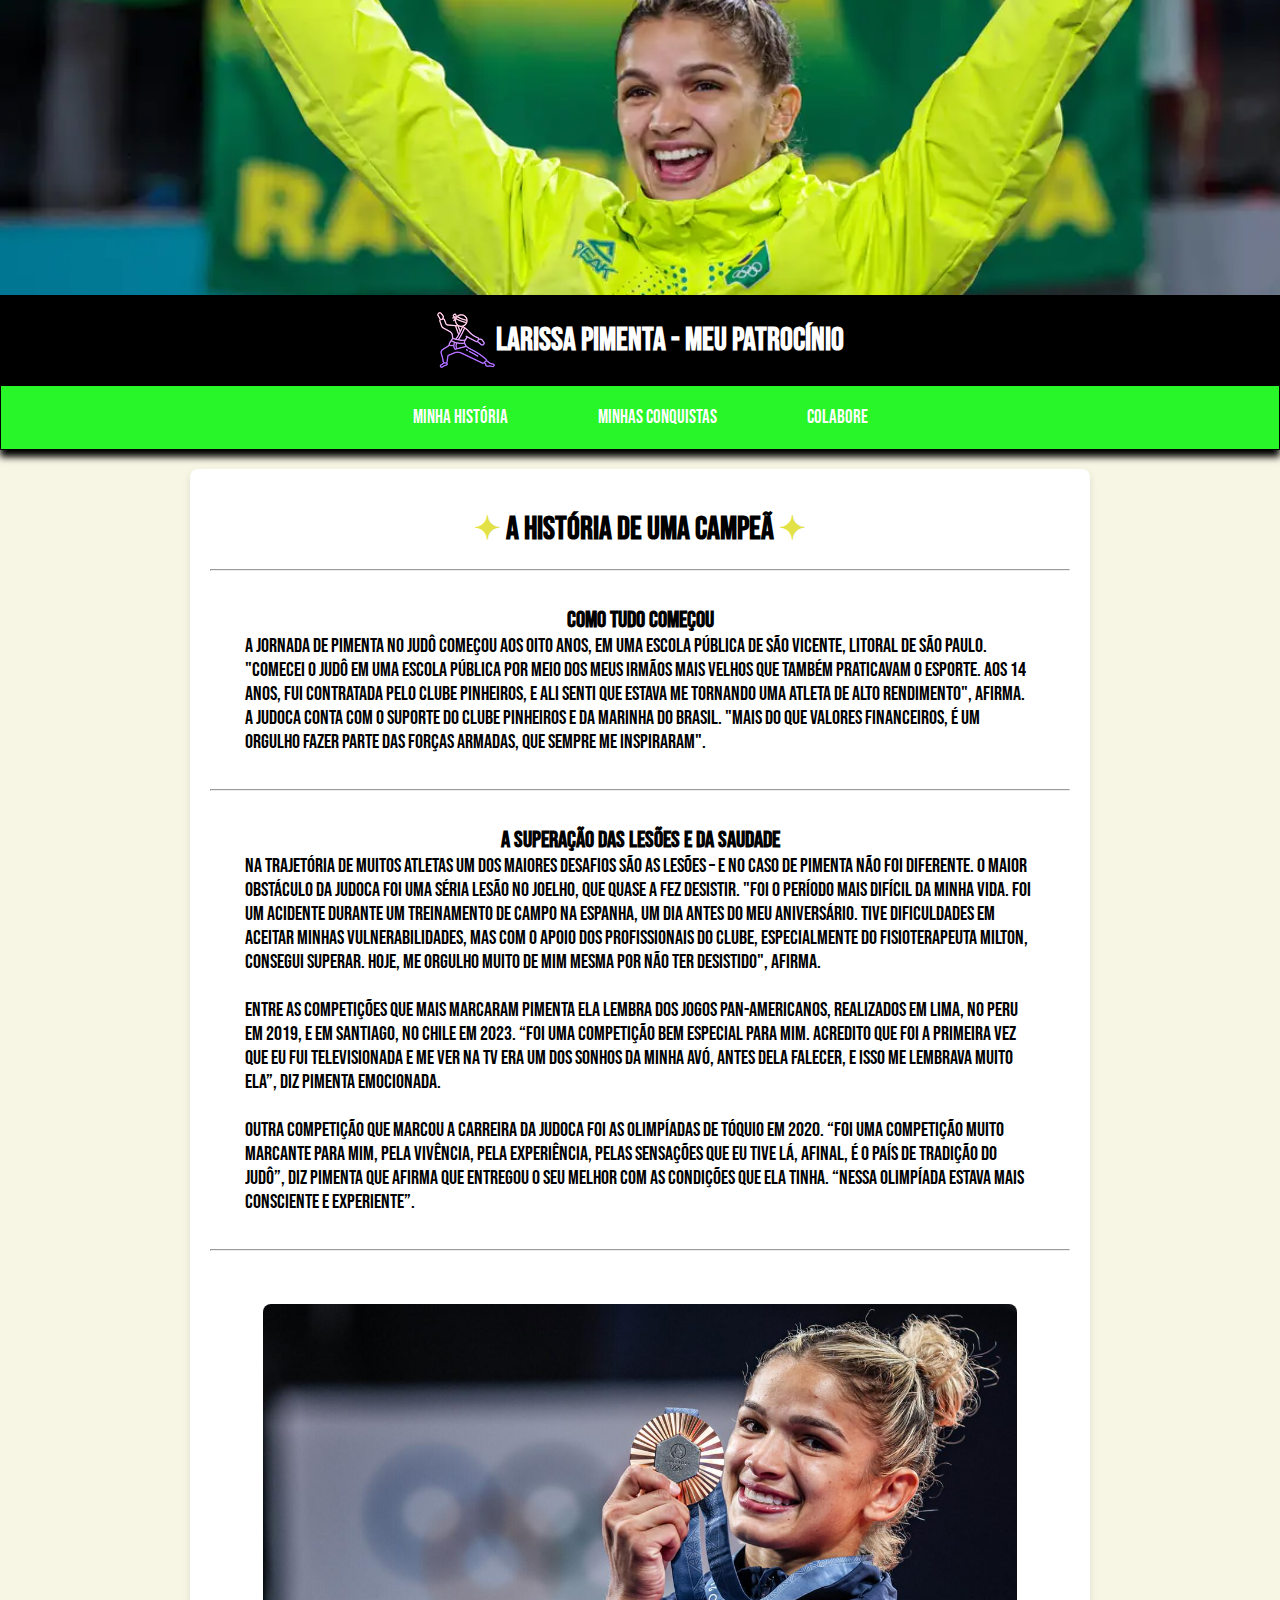
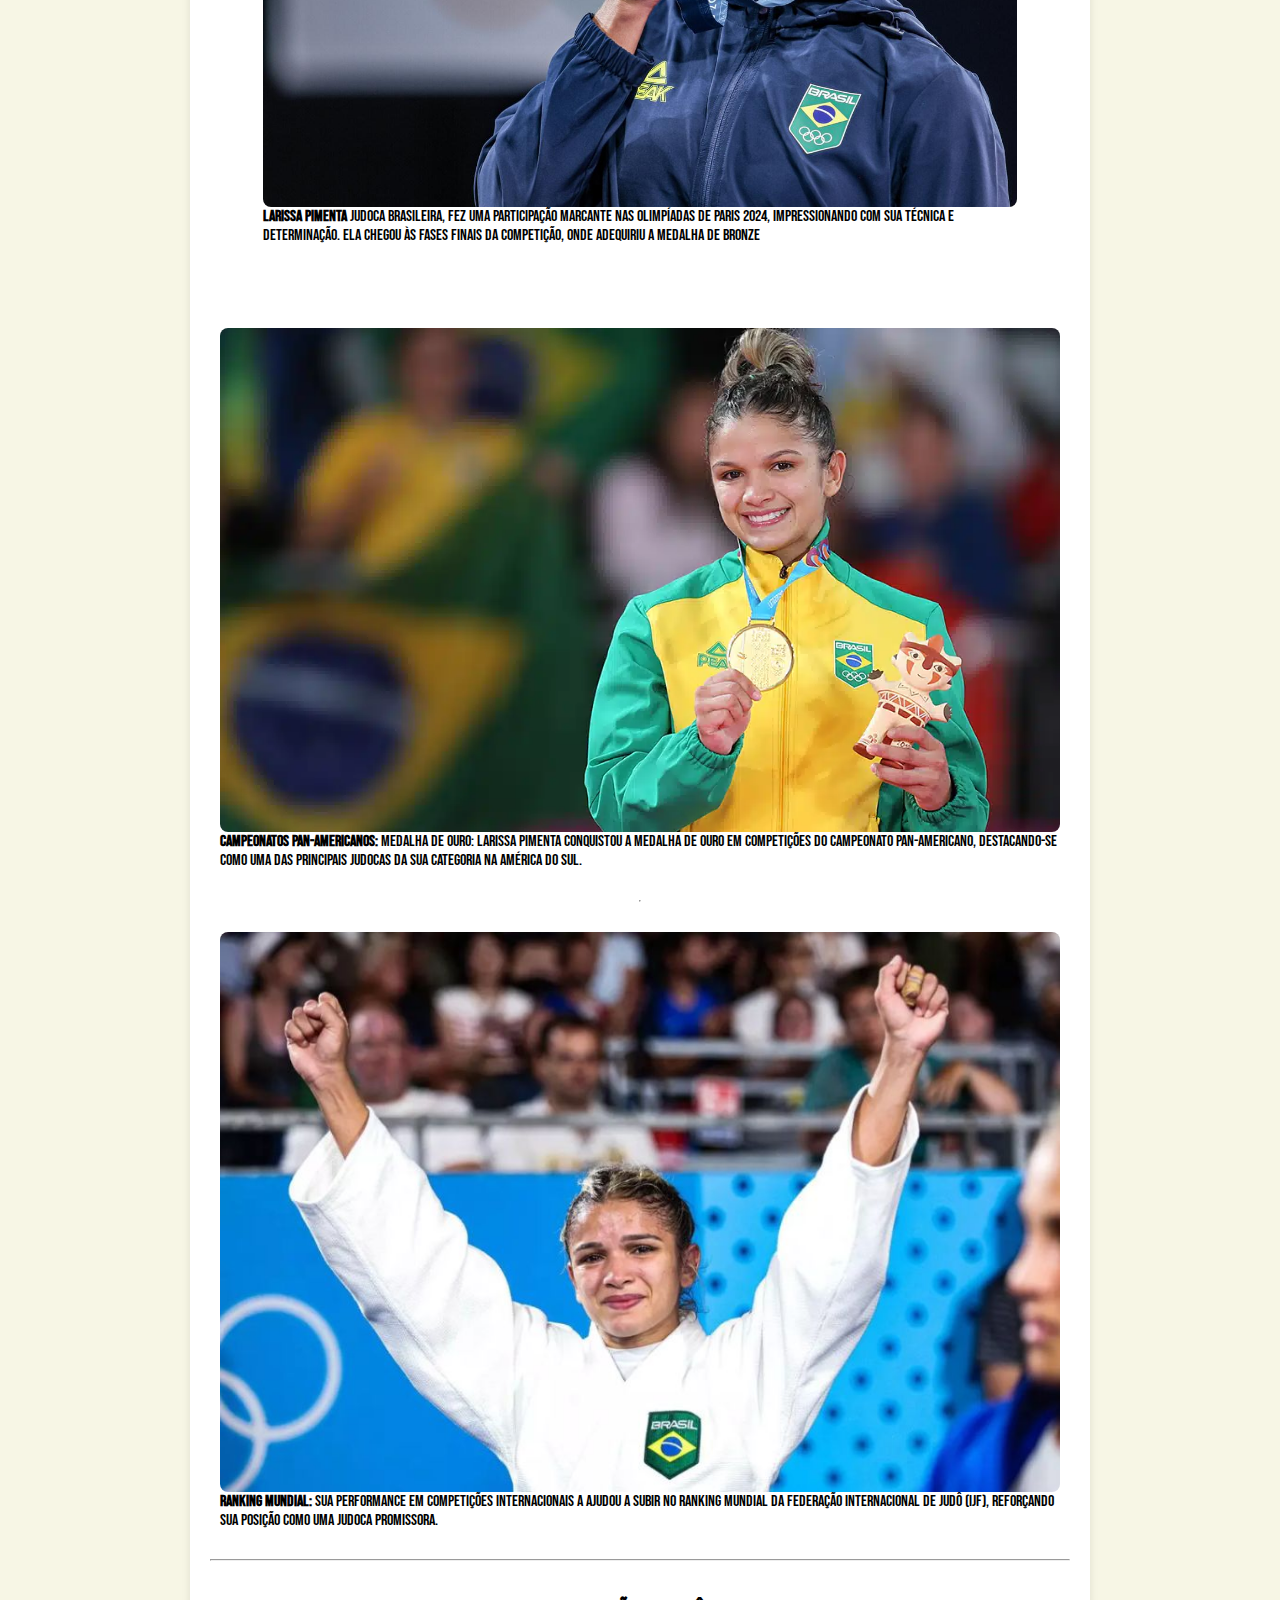
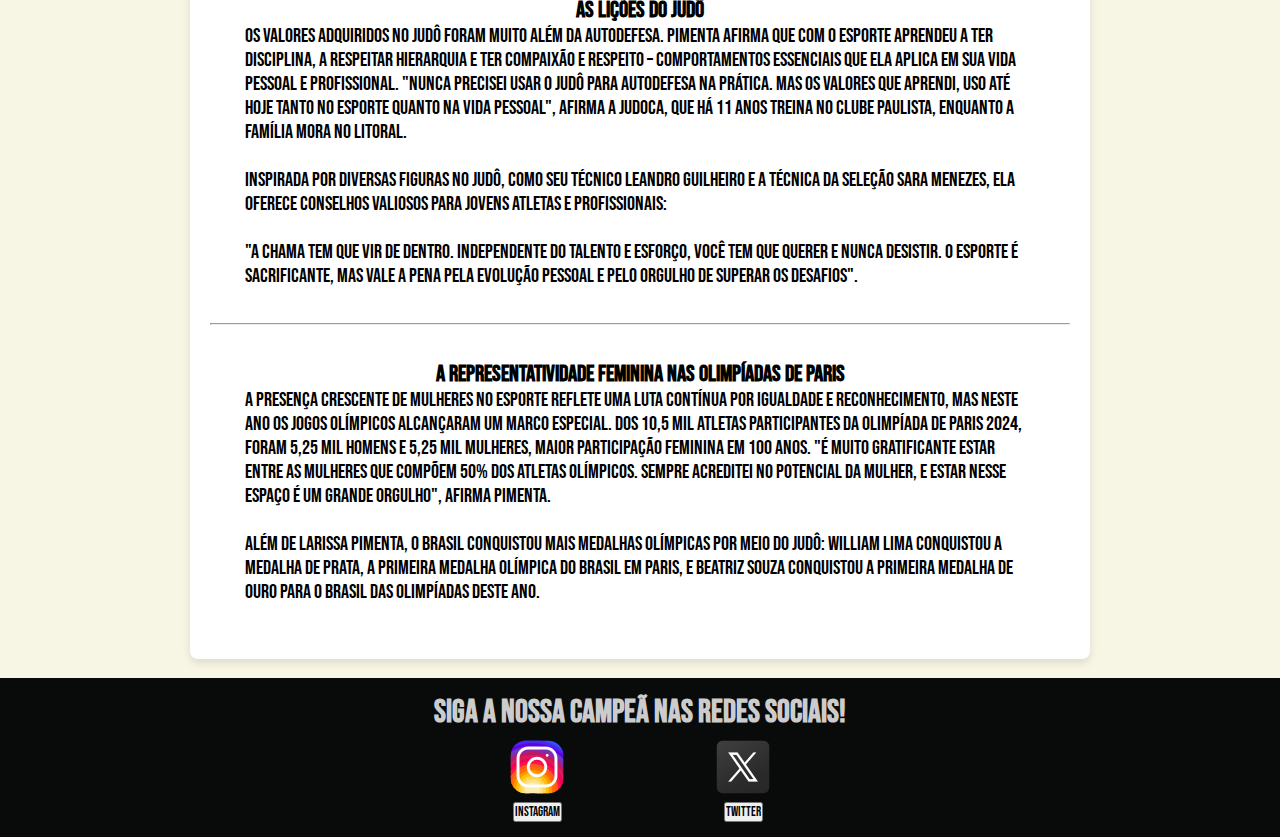
==== lar-pim/index.html @ 0ba48742 "mywebsite" ====
<!DOCTYPE html>
<html lang="pt-br">
<head>
    <meta charset="UTF-8">
    <meta name="viewport" content="width=device-width, initial-scale=1.0">
    <title>Larissa Pimenta - Meu Patrocínio</title>
    <link rel="stylesheet" href="./css/styles.css">
    <link rel="shortcut icon" href="img/olimpiadas.png" type="image/x-icon">
</head>
<body>
    <header>
        <div class="banner"><img src="./img/banner.png" id="banner" alt=""></div>
            </div>
        <div class="cabecalho">
          <div #logo><img src="./img/lolo.png" alt="Logo" class="logo"></div>
        <h1>Larissa Pimenta - Meu Patrocínio</h1>
        </div>
        
        <nav class="menu">
            <a href="index.html" target="_blank">Minha história</a> 
            <a  href="pag.dois.html" target="_blank">Minhas conquistas</a>
            <a href="pag.tres.html" target="_blank">Colabore</a>
        </nav>
    </header>
    <br>
    <div class="cont">
    <div class="maintext">
        <h2><span>✦</span> A história de uma campeã <span>✦</span></h2>
    </div>
<hr>
    <div class="paragrafo">
        <h3>Como tudo começou</h3>
            <p>A jornada de Pimenta no judô começou aos oito anos, em uma escola pública de São Vicente, litoral de São Paulo.
            "Comecei o judô em uma escola pública por meio dos meus irmãos mais velhos que também praticavam o esporte. Aos 14 anos, fui contratada pelo Clube Pinheiros, e ali senti que estava me tornando uma atleta de alto rendimento", afirma.
            A judoca conta com o suporte do Clube Pinheiros e da Marinha do Brasil. "Mais do que valores financeiros, é um orgulho fazer parte das Forças Armadas, que sempre me inspiraram".</p>
            </div>
            <hr>
           <div class="paragrafo">
            <h3>A superação das lesões e da saudade</h3>

            <p>
                Na trajetória de muitos atletas um dos maiores desafios são as lesões – e no caso de Pimenta não foi diferente. O maior obstáculo da judoca foi uma séria lesão no joelho, que quase a fez desistir.
                
                 "Foi o período mais difícil da minha vida. Foi um acidente durante um treinamento de campo na Espanha, um dia antes do meu aniversário. Tive dificuldades em aceitar minhas vulnerabilidades, mas com o apoio dos profissionais do clube, especialmente do fisioterapeuta Milton, consegui superar. Hoje, me orgulho muito de mim mesma por não ter desistido", afirma.
                <br>
                <br>
                Entre as competições que mais marcaram Pimenta ela lembra dos Jogos Pan-Americanos, realizados em Lima, no Peru em 2019, e em Santiago, no Chile em 2023.
                
                “Foi uma competição bem especial para mim. Acredito que foi a primeira vez que eu fui televisionada e me ver na TV era um dos sonhos da minha avó, antes dela falecer, e isso me lembrava muito ela”, diz Pimenta emocionada.
                <br>
                <br>
                Outra competição que marcou a carreira da judoca foi as Olimpíadas de Tóquio em 2020. “Foi uma competição muito marcante para mim, pela vivência, pela experiência, pelas sensações que eu tive lá, afinal, é o país de tradição do judô”, diz Pimenta que afirma que entregou o seu melhor com as condições que ela tinha. “Nessa Olimpíada estava mais consciente e experiente”.</p>
    </div>
    <hr>
    <div class="bunch">
    <div id="hehe" class="fotos"><img src="./img/newpic.jpg" alt=""><strong>Larissa Pimenta </strong> judoca brasileira, fez uma participação marcante nas Olimpíadas de Paris 2024, impressionando com sua técnica e determinação. Ela chegou às fases finais da competição, onde adequiriu a medalha de bronze
    </div>

        <div class="fotos"><img src="./img/larissa-pimenta-ouro-podio.webp" alt="">
    <strong>
            Campeonatos Pan-americanos:
    </strong>

    Medalha de Ouro: Larissa Pimenta conquistou a medalha de ouro em competições do Campeonato Pan-Americano, destacando-se como uma das principais judocas da sua categoria na América do Sul. </div>
<hr>
    <div class="fotos"><img src="./img/larissa-pimenta-judo.jpg" alt="">
       <strong>Ranking Mundial:</strong> 

        Sua performance em competições internacionais a ajudou a subir no ranking mundial da Federação Internacional de Judô (IJF), reforçando sua posição como uma judoca promissora.</div>
    </div>
    <br>
<hr>
    <div class="paragrafo">
        <h3>As lições do judô</h3>
        <p>
            Os valores adquiridos no judô foram muito além da autodefesa. Pimenta afirma que com o esporte aprendeu a ter disciplina, a respeitar hierarquia e ter compaixão e respeito – comportamentos essenciais que ela aplica em sua vida pessoal e profissional.
"Nunca precisei usar o judô para autodefesa na prática. Mas os valores que aprendi, uso até hoje tanto no esporte quanto na vida pessoal", afirma a judoca, que há 11 anos treina no clube paulista, enquanto a família mora no litoral.
<br>
<br>
Inspirada por diversas figuras no judô, como seu técnico Leandro Guilheiro e a técnica da seleção Sara Menezes, ela oferece conselhos valiosos para jovens atletas e profissionais:
<br>
<br>
"A chama tem que vir de dentro. Independente do talento e esforço, você tem que querer e nunca desistir. O esporte é sacrificante, mas vale a pena pela evolução pessoal e pelo orgulho de superar os desafios".
        </p>
    </div>
<hr>
    <div class="paragrafo">
        <h3>A representatividade feminina nas Olimpíadas de Paris</h3>
        <p>
            A presença crescente de mulheres no esporte reflete uma luta contínua por igualdade e reconhecimento, mas neste ano os Jogos Olímpicos alcançaram um marco especial. Dos 10,5 mil atletas participantes da Olimpíada de Paris 2024, foram 5,25 mil homens e 5,25 mil mulheres, maior participação feminina em 100 anos. "É muito gratificante estar entre as mulheres que compõem 50% dos atletas olímpicos. Sempre acreditei no potencial da mulher, e estar nesse espaço é um grande orgulho", afirma Pimenta.
<br>
<br>
Além de Larissa Pimenta, o Brasil conquistou mais medalhas olímpicas por meio do judô: William Lima conquistou a medalha de prata, a primeira medalha olímpica do Brasil em Paris, e Beatriz Souza conquistou a primeira medalha de ouro para o Brasil das Olimpíadas deste ano.
        </p>
    </div>
    
</div>
<br>
<footer class="rodape">
<div>
        <h1>Siga a nossa Campeã nas redes sociais! <p></h1>
        
        <div class="canais">
            <div>
        <a href="https://www.instagram.com/larissapimentajudo/?hl=pt-br" target="_blank"> <img src="img/icons8-insta-color-70.png" alt=""> <input type="button" value="instagram"></input></a></div>
        <div>

        <a href="https://x.com/lariCpimenta" target="_blank"> <img src="img/icons8-twitter-windows-11-color-70.png" alt=""> <input type="button" value="twitter"></input></a>
    </div>
</div>

    
        
</div>
</footer>
</body>
</html>
---- lar-pim/css/styles.css ----
@import url('https://fonts.googleapis.com/css2?family=Bebas+Neue&display=swap');

*{
    font-family: "Bebas Neue", sans-serif;
    margin: 0;
    padding: 0;
    box-sizing: border-box;
    text-decoration: none;
}
header{
    position: relative;
}

body{
    background-color: rgb(247, 246, 229);
    
    
}
nav{
    display: flex;
    justify-content: center;
    background-color: rgb(111, 226, 111);
    color: white;
    color: inherit;
    border: 1px solid black;
}
.links{
    margin-top: 5px;
    margin-bottom: 5px;
    
}

.cabecalho{
    background-color: black;
    height: 90px;
    display: flex;
    justify-content: center;
    align-items: center;
    color: white;
    font-size: smaller;

    
}
.menu{
    background-color: rgb(40, 246, 40);
    gap: 70px;
}
a{
    border-radius: 25px;

}
a:visited { 
 text-decoration: none; 
 color: rgb(0, 0, 0); 
}
a:hover {
    background-color: yellow;
    color:blue;
  }

.banner{
    width: 100%;
    height: auto;
}

img{
    justify-content: center;
    align-items: center;
    display: block;
    width: 100%;

}

#banner{
    border-radius: 0;
}

h2{
    color: black;    
}

.maintext, .paragrafo{
    display: flex;
    justify-content: center;
    align-items: center;
    padding: 20px;

}

h3{
margin-left: 0px;    
}

.container{
    height: 100%;
    display: flex;
    align-items: center;
    justify-content: center;
}
.fotos{
    display: inline-block;
    margin: 10px;
    transition: transform 0.3s ease;
}

.fotos2{
    display: inline-block;
    width: 1170;
    height: 700;
    transition: transform 0.3s ease;

    
}
.fotos:hover {
    transform: scale(1.1);
}
.bunch{
    display: flex;
    width: 100vw;
    justify-content: space-around;
    gap: 20px;
}
img{
    border-radius: 8px;
}
.formcontainer {
    background-color: white;
    padding: 20px;
    border-radius: 8px;
    box-shadow: 0 4px 8px rgba(0, 0, 0, 0.1);
    width: 100%;
    max-width: 500px;
    display: flex;
    flex-direction: column;
    margin: 0 auto;
}
.labels {
    display: flex;
    flex-direction: column;
    margin-bottom: 10px;
    font-size: large;
}

input[type="text"] {
    padding: 10px;
    border: 1px solid #ccc;
    border-radius: 4px;
    width: 100%;
    box-sizing: border-box;
    font-size: 80%;
}
input{
    font-size: 80%;
}
.rodape{
    display: flex;
    justify-content: center;
    background-color: rgb(9, 10, 10);
    color: #ccc;
    padding: 15px;
}

.canais{
   display: flex;
   text-align: center;
   flex-direction: row;
   justify-content: space-around;
}

nav{
    background-color: var(--cor5);
    padding: 10px;
    box-shadow: 0px 7px 7px black;
}

nav > a {
    color: white;
    padding: 10px;
    text-decoration: none;
    transition-duration: 0.5s;
}

.paragrafo{
    display: flex;
    flex-direction: column;
    margin:15px;
    font-size: 20px;
}

.tab1, .textop3, .textop31{
    margin: 15px;
    font-size: 20px;
    display: flex;
    flex-direction: column;
    align-items: center;
}

.video-container{
    display: flex;
    width: 100%;
    height: 80%;
    justify-content: center;
    border-radius: 8px;
}
iframe{
    height: 500px;
    width: 900px;
}
h1{
font-size: xx-large;
}
h2{
    font-size: xx-large;
}
header{
    font-size: larger;
}
.sendbut{
    background-color: rgb(211, 211, 211);
    font-size: 90%;
}
#medfot{
    width: 100%;
    border-radius: 8px;
}
#logo{
    color: white;

}
.cont{
    background-color: white;
    padding: 20px;
    border-radius: 8px;
    box-shadow: 0 4px 8px rgba(0, 0, 0, 0.1);
    width: 100%;
    max-width: 900px;
    display: flex;
    flex-direction: column;
    margin: 0 auto;
}
.bunch{
flex-wrap: wrap;
width: 100%;
}
span{
    color: rgb(226, 226, 70);
}
#hehe{
    padding: 5%;
}
#vidcon{
    border-radius: 8px;
}
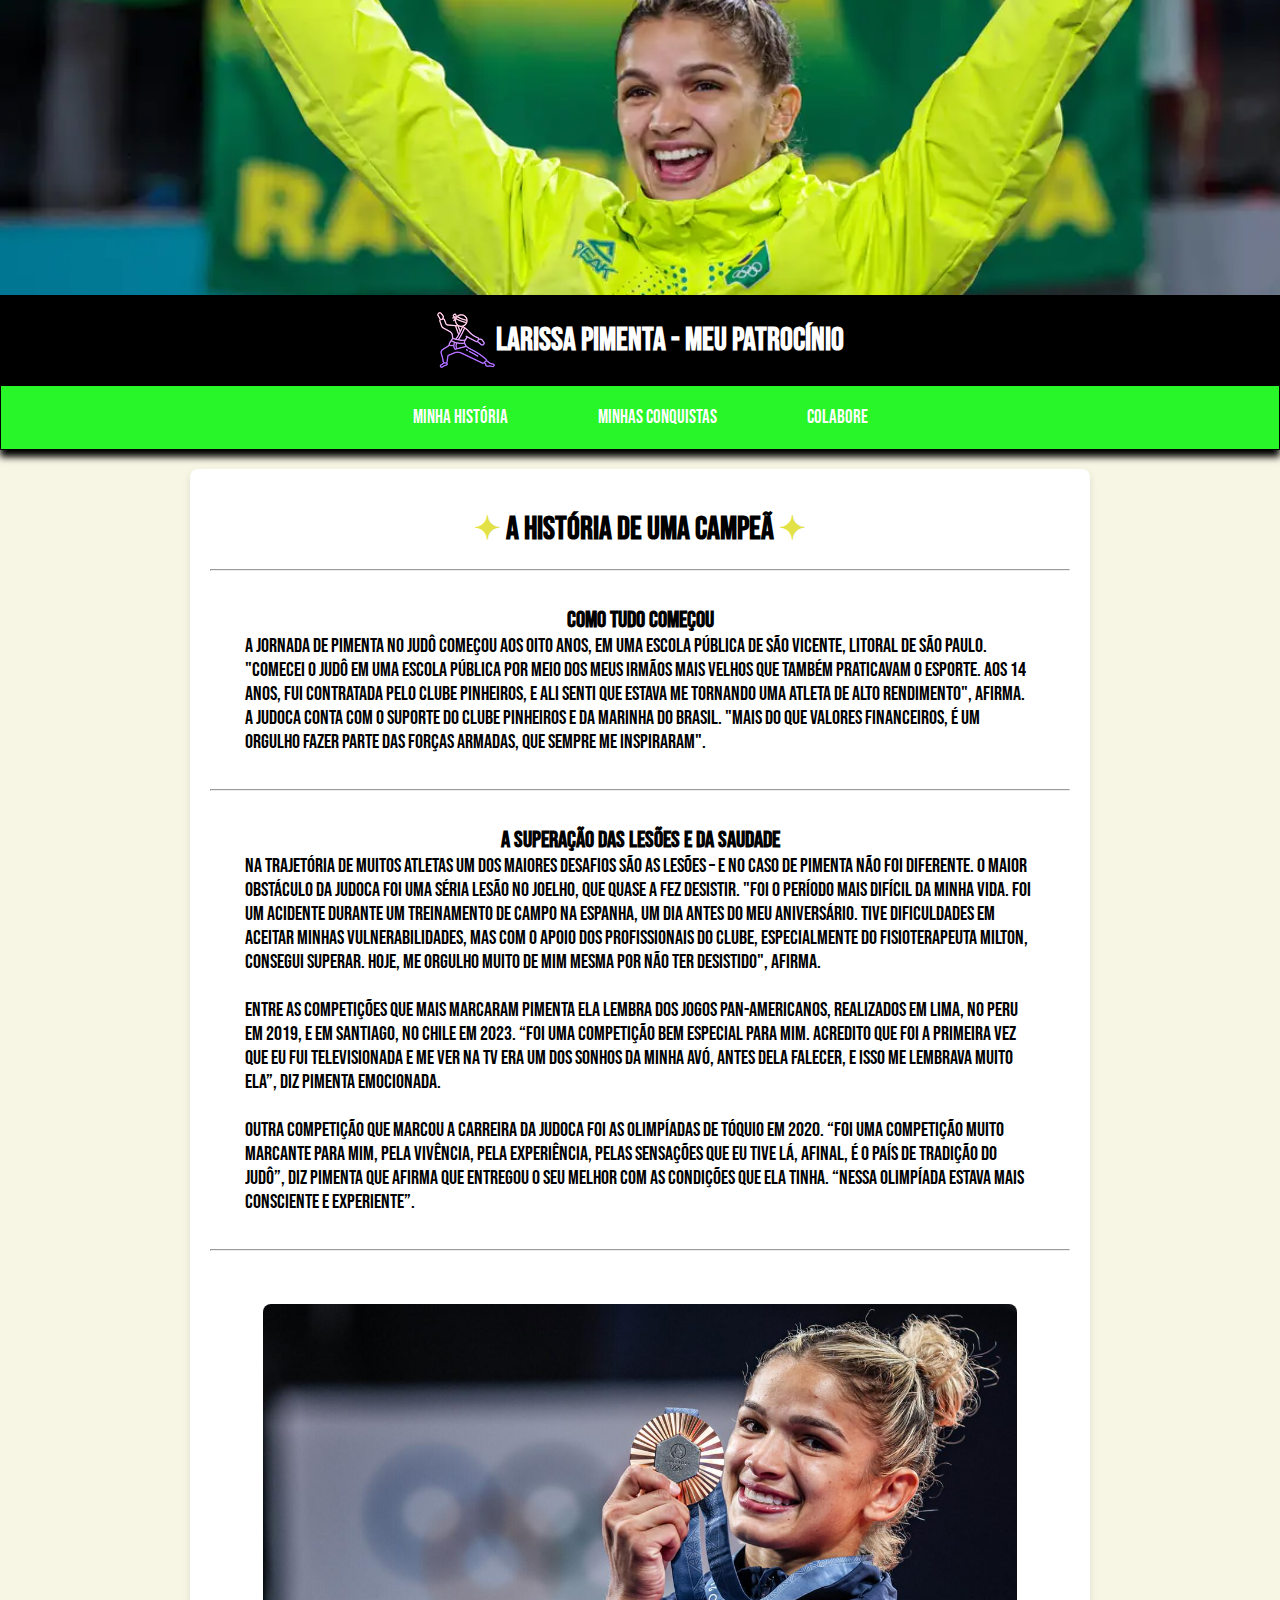
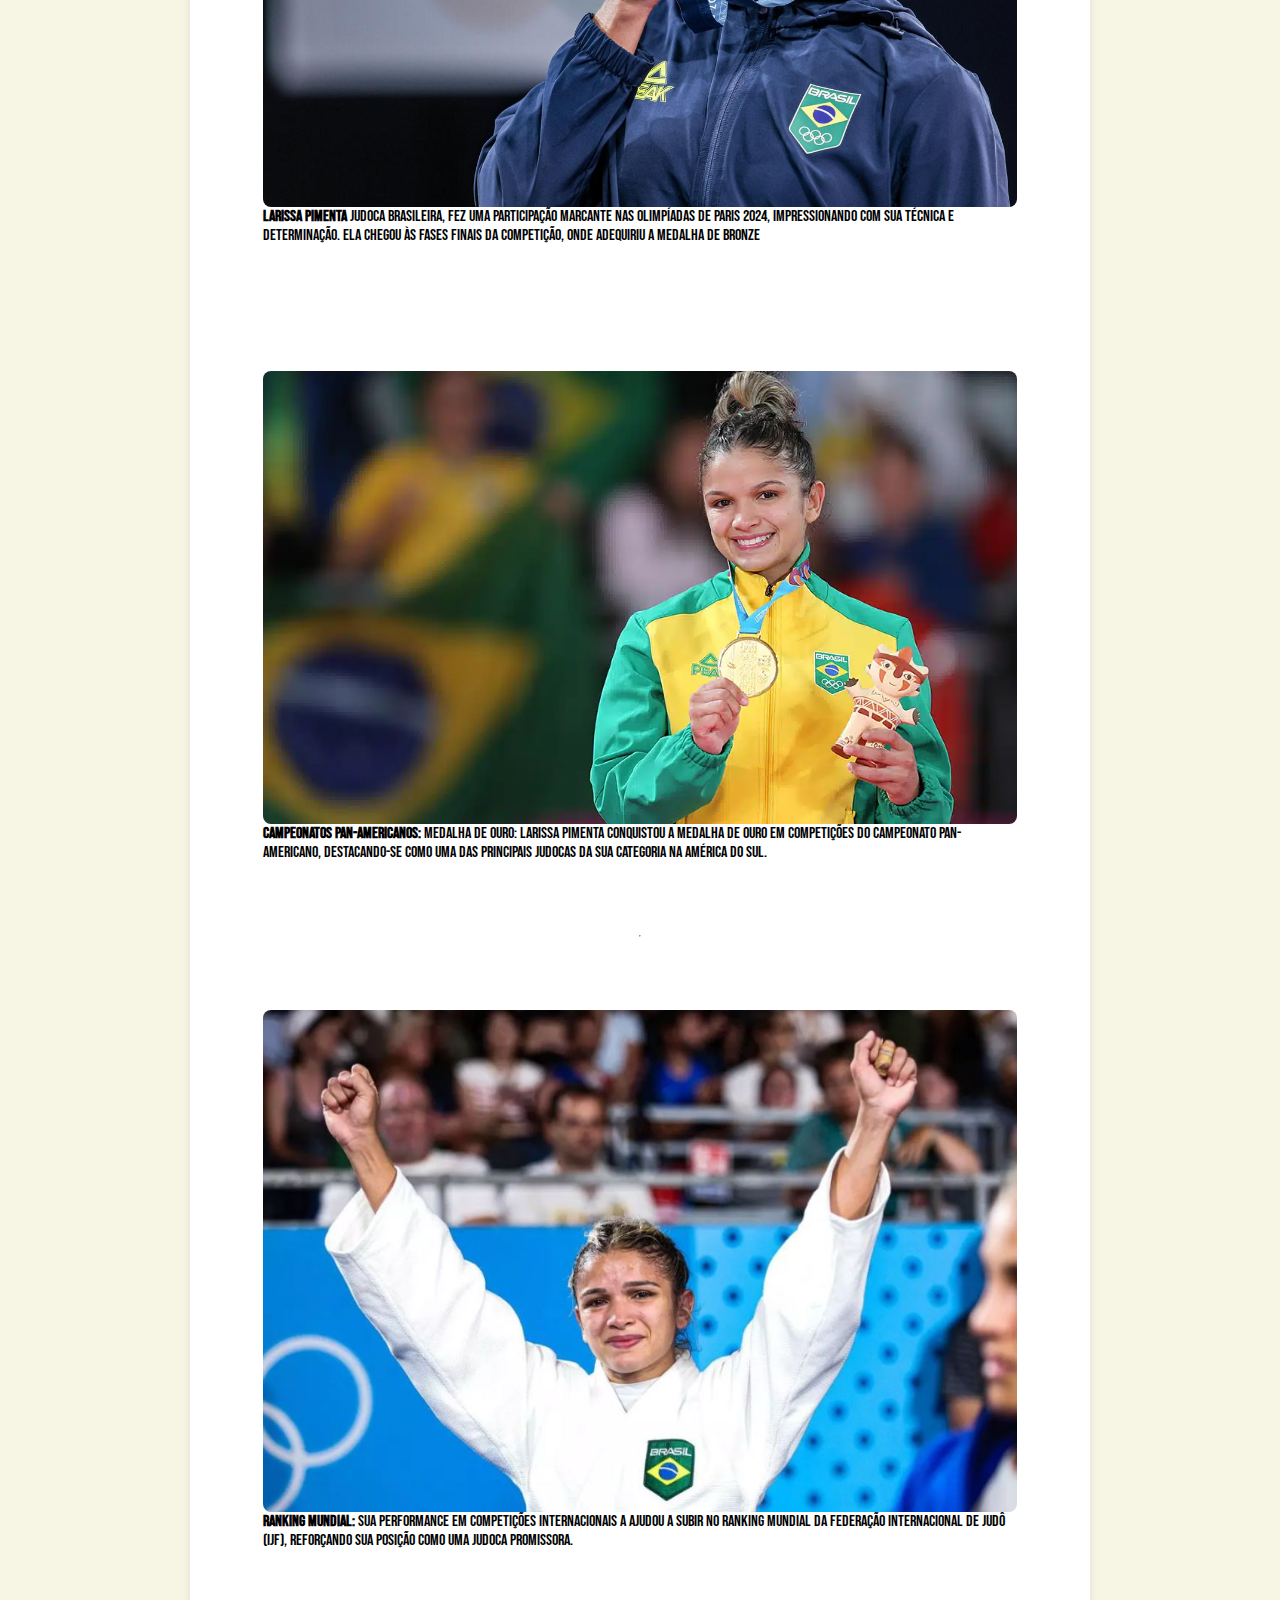
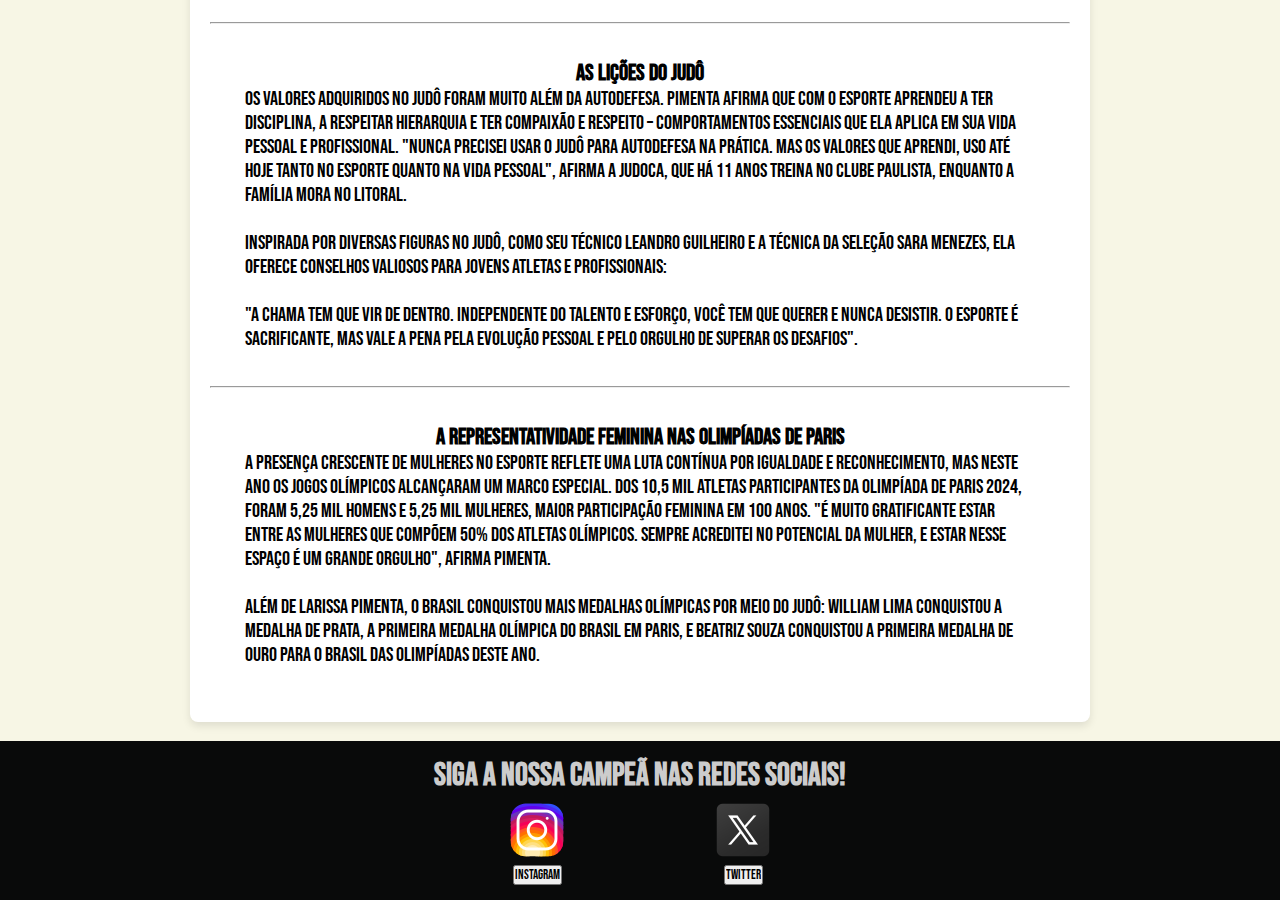
==== commit 1fa53732: "Update index.html" ====
--- a/lar-pim/index.html
+++ b/lar-pim/index.html
@@ -57,14 +57,14 @@
     <div id="hehe" class="fotos"><img src="./img/newpic.jpg" alt=""><strong>Larissa Pimenta </strong> judoca brasileira, fez uma participação marcante nas Olimpíadas de Paris 2024, impressionando com sua técnica e determinação. Ela chegou às fases finais da competição, onde adequiriu a medalha de bronze
     </div>
 
-        <div class="fotos"><img src="./img/larissa-pimenta-ouro-podio.webp" alt="">
+        <div class="fotos" id="hehe"><img src="./img/larissa-pimenta-ouro-podio.webp" alt="">
     <strong>
             Campeonatos Pan-americanos:
     </strong>
 
     Medalha de Ouro: Larissa Pimenta conquistou a medalha de ouro em competições do Campeonato Pan-Americano, destacando-se como uma das principais judocas da sua categoria na América do Sul. </div>
 <hr>
-    <div class="fotos"><img src="./img/larissa-pimenta-judo.jpg" alt="">
+    <div class="fotos" id="hehe"><img src="./img/larissa-pimenta-judo.jpg" alt="">
        <strong>Ranking Mundial:</strong> 
 
         Sua performance em competições internacionais a ajudou a subir no ranking mundial da Federação Internacional de Judô (IJF), reforçando sua posição como uma judoca promissora.</div>
@@ -115,4 +115,4 @@
 </div>
 </footer>
 </body>
-</html>+</html>
